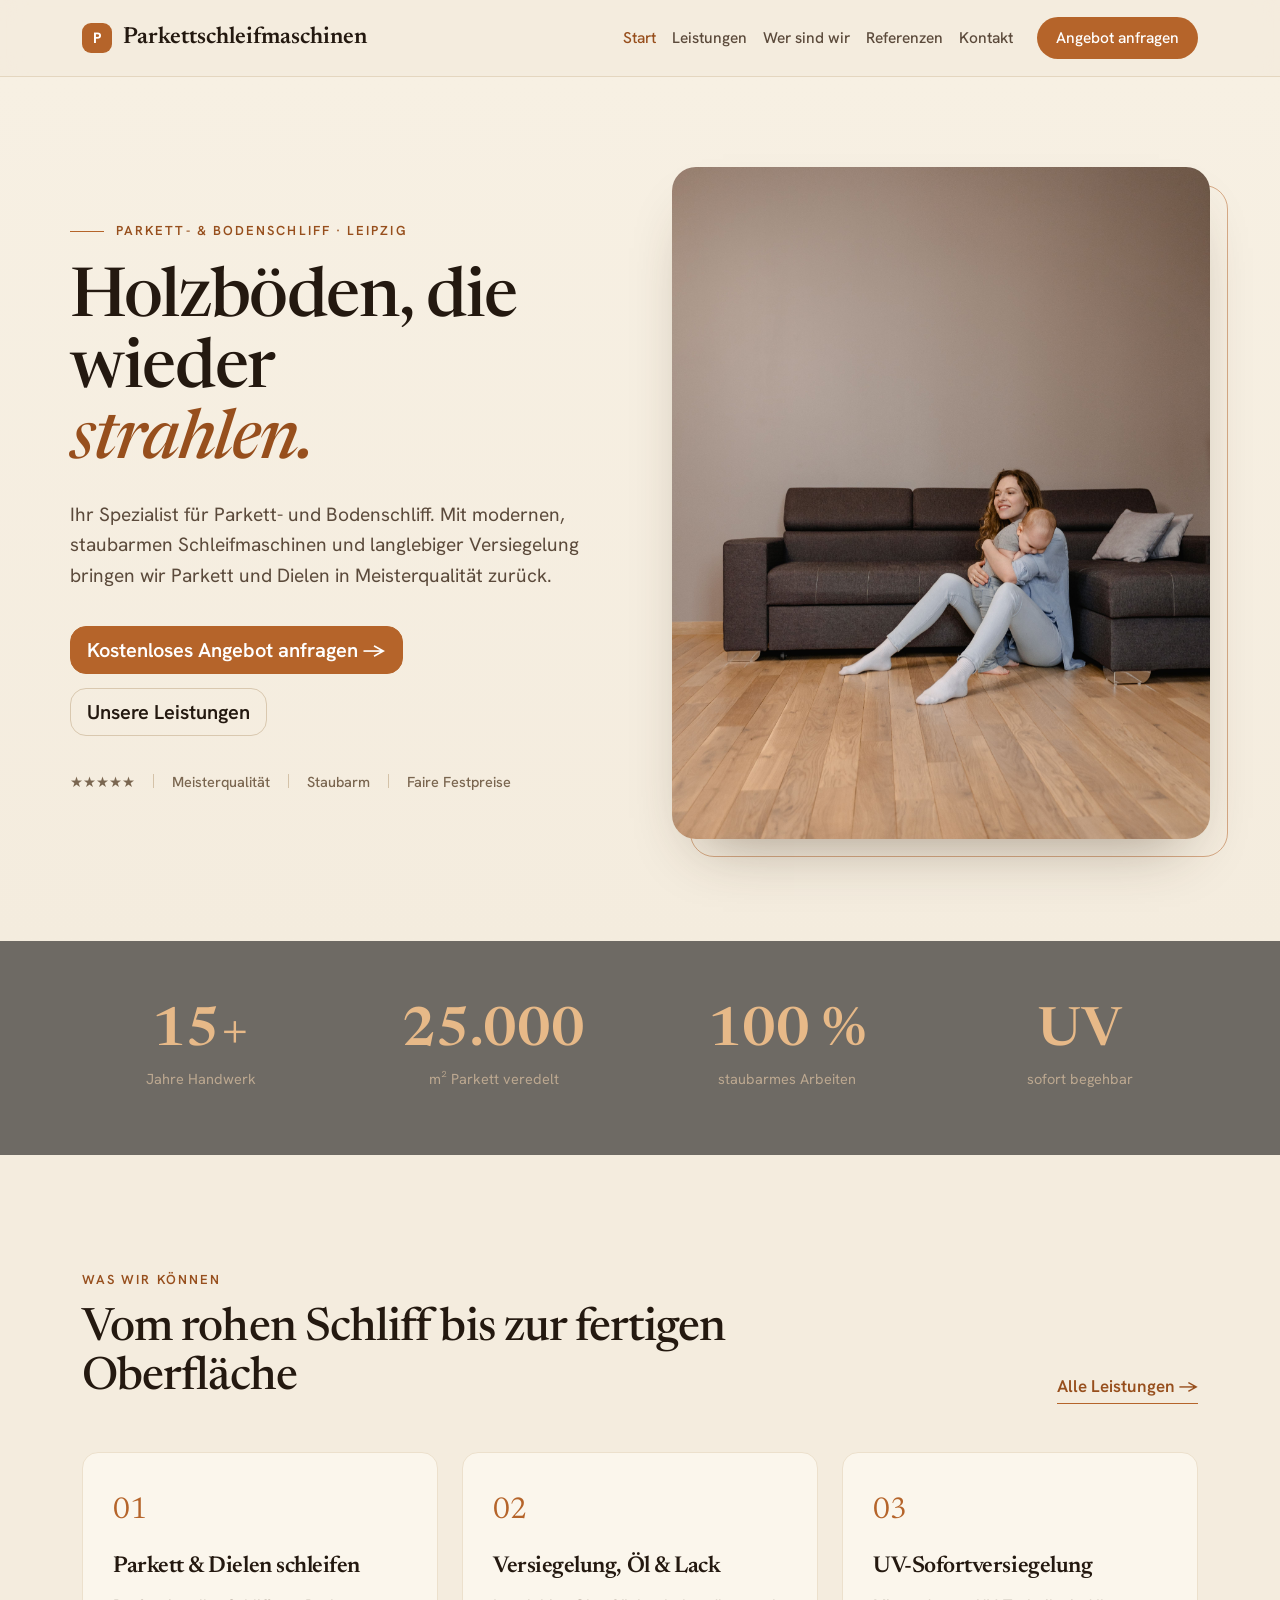
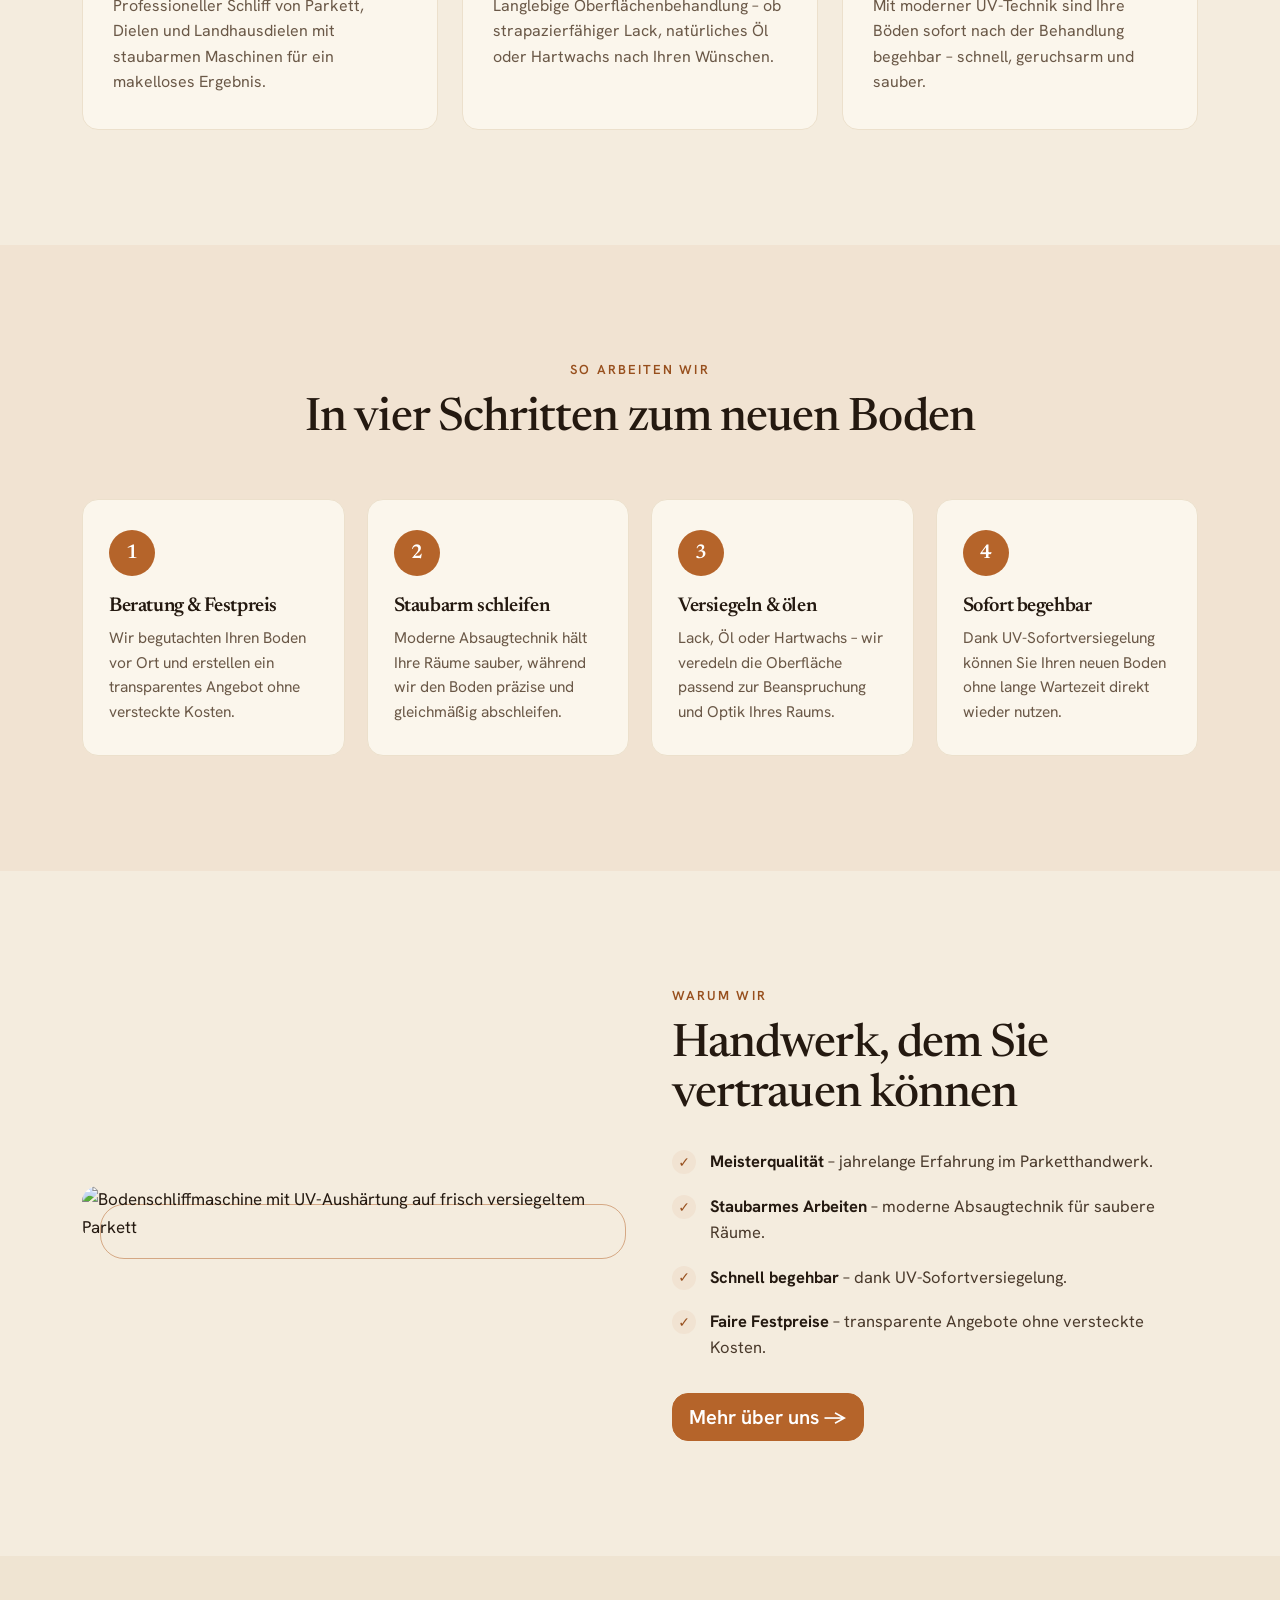
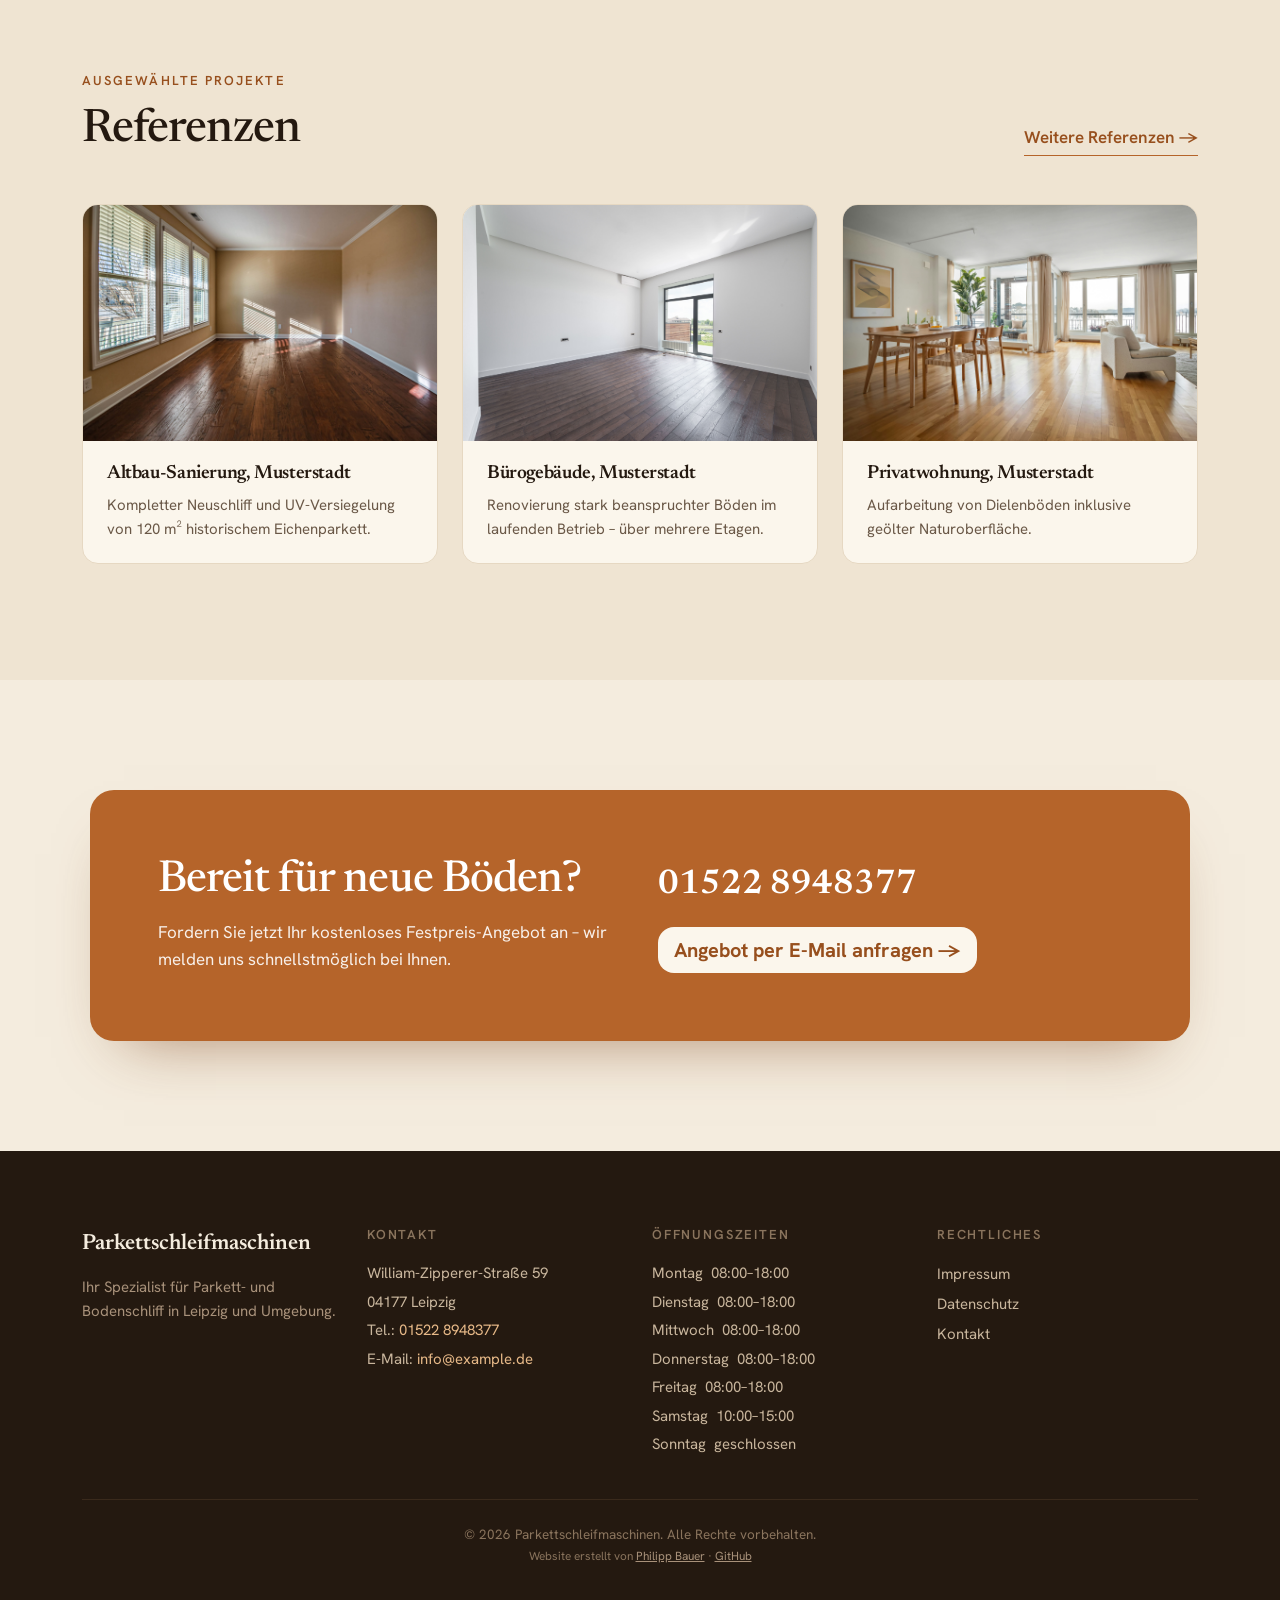
==== docs/index.html @ 6ff2cc1b "github-page" ====
<!doctype html>
<html lang="de">
<head>
    <meta charset="utf-8">
    <meta name="viewport" content="width=device-width, initial-scale=1">

    <!-- SEO-Basis -->
    <title>Parkett schleifen &amp; versiegeln | Parkettschleifmaschinen</title>
    <meta name="description" content="Professioneller Parkett- und Bodenschliff: Schleifen, Versiegeln, Ölen und Renovieren von Holzböden. Staubarm, schnell und in Meisterqualität.">
    <meta name="robots" content="index, follow">

    <!-- Open Graph (Social Sharing) -->
    <meta property="og:type" content="website">
    <meta property="og:site_name" content="Parkettschleifmaschinen">
    <meta property="og:title" content="Parkett schleifen &amp; versiegeln | Parkettschleifmaschinen">
    <meta property="og:description" content="Professioneller Parkett- und Bodenschliff: Schleifen, Versiegeln, Ölen und Renovieren von Holzböden. Staubarm, schnell und in Meisterqualität.">
    <meta property="og:image" content="https://www.example.de/imgs/schleifmaschine-laegler-hummel.png">

    <!-- Google Fonts: Newsreader (Überschriften) + Hanken Grotesk (Fließtext) -->
    <link rel="preconnect" href="https://fonts.googleapis.com">
    <link rel="preconnect" href="https://fonts.gstatic.com" crossorigin>
    <link href="https://fonts.googleapis.com/css2?family=Newsreader:ital,opsz,wght@0,6..72,400;0,6..72,500;0,6..72,600;1,6..72,400;1,6..72,500&family=Hanken+Grotesk:wght@400;500;600;700&display=swap" rel="stylesheet">

    <!-- Bootstrap 5 via CDN (Vorgabe) -->
    <link href="https://cdn.jsdelivr.net/npm/bootstrap@5.3.3/dist/css/bootstrap.min.css" rel="stylesheet" crossorigin="anonymous">

    <!-- Eigenes Stylesheet (Holz-Design, root-relativ ab Doc-Root public/) -->
    <link href="css/style.css" rel="stylesheet">
</head>
<body>

<!-- =========================================================================
     Hauptnavigation – responsive Bootstrap-Navbar
     ======================================================================== -->
<header>
    <nav class="navbar navbar-expand-lg navbar-brand-custom sticky-top">
        <div class="container">
            <a class="navbar-brand" href="index.html"><span class="brand-mark">P</span>Parkettschleifmaschinen</a>
            <button class="navbar-toggler" type="button" data-bs-toggle="collapse"
                    data-bs-target="#hauptmenu" aria-controls="hauptmenu"
                    aria-expanded="false" aria-label="Menü ein-/ausblenden">
                <span class="navbar-toggler-icon" style="filter:invert(1);"></span>
            </button>
            <div class="collapse navbar-collapse" id="hauptmenu">
                <ul class="navbar-nav ms-auto align-items-lg-center">
                                            <li class="nav-item">
                            <a class="nav-link active"
                               href="index.html"
                               aria-current="page">
                                Start                            </a>
                        </li>
                                            <li class="nav-item">
                            <a class="nav-link "
                               href="leistungen.html"
                               >
                                Leistungen                            </a>
                        </li>
                                            <li class="nav-item">
                            <a class="nav-link "
                               href="ueber-uns.html"
                               >
                                Wer sind wir                            </a>
                        </li>
                                            <li class="nav-item">
                            <a class="nav-link "
                               href="referenzen.html"
                               >
                                Referenzen                            </a>
                        </li>
                                            <li class="nav-item">
                            <a class="nav-link "
                               href="kontakt.html"
                               >
                                Kontakt                            </a>
                        </li>
                                        <!-- CTA-Pille rechts in der Navigation -->
                    <li class="nav-item ms-lg-3 mt-2 mt-lg-0">
                        <a class="nav-link nav-cta" href="kontakt.html">Angebot anfragen</a>
                    </li>
                </ul>
            </div>
        </div>
    </nav>
</header>

<main>

<!-- JSON-LD Strukturdaten (LocalBusiness) für Suchmaschinen -->
<script type="application/ld+json">
{
  "@context": "https://schema.org",
  "@type": "LocalBusiness",
  "name": "Parkettschleifmaschinen",
  "description": "Professioneller Parkett- und Bodenschliff: Schleifen, Versiegeln, Ölen und Renovieren von Holzböden. Staubarm, schnell und in Meisterqualität.",
  "telephone": "01522 8948377",
  "email": "info@example.de",
  "url": "https://www.example.de",
  "address": {
    "@type": "PostalAddress",
    "streetAddress": "William-Zipperer-Straße 59",
    "postalCode": "04177",
    "addressLocality": "Leipzig",
    "addressCountry": "DE"
  },
  "openingHours": [
    "Mo 08:00-18:00",
    "Tu 08:00-18:00",
    "We 08:00-18:00",
    "Th 08:00-18:00",
    "Fr 08:00-18:00",
    "Sa 10:00-15:00"
  ]
}
</script>

<!-- Hero -->
<section class="hero">
    <div class="container hero-grid">
        <div>
            <div class="hero-eyebrow">
                <span class="hero-rule"></span>
                <span class="eyebrow">Parkett- &amp; Bodenschliff · Leipzig</span>
            </div>
            <h1>Holzböden, die wieder<br><em>strahlen.</em></h1>
            <p class="hero-lead">Ihr Spezialist für Parkett- und Bodenschliff. Mit modernen, staubarmen Schleifmaschinen und langlebiger Versiegelung bringen wir Parkett und Dielen in Meisterqualität zurück.</p>
            <div class="hero-cta">
                <a href="kontakt.html" class="btn btn-brand btn-lg">Kostenloses Angebot anfragen →</a>
                <a href="leistungen.html" class="btn btn-outline-brand btn-lg">Unsere Leistungen</a>
            </div>
            <div class="trust">
                <span>★★★★★</span><span class="sep"></span>
                <span>Meisterqualität</span><span class="sep"></span>
                <span>Staubarm</span><span class="sep"></span>
                <span>Faire Festpreise</span>
            </div>
        </div>
        <div class="hero-figure">
            <div class="hero-frame"></div>
            <img src="imgs/mutter-kind-auf-parkett-hochformat.jpg"
                 alt="Profi-Bandschleifmaschine Lägler Hummel mit Staubsack"
                 class="hero-media">
        </div>
    </div>
</section>

<!-- Statistik-Leiste -->
<section class="stats">
    <div class="container stats-grid">
                    <div class="stat">
                <div class="stat-num">15+</div>
                <div class="stat-label">Jahre Handwerk</div>
            </div>
                    <div class="stat">
                <div class="stat-num">25.000</div>
                <div class="stat-label">m² Parkett veredelt</div>
            </div>
                    <div class="stat">
                <div class="stat-num">100 %</div>
                <div class="stat-label">staubarmes Arbeiten</div>
            </div>
                    <div class="stat">
                <div class="stat-num">UV</div>
                <div class="stat-label">sofort begehbar</div>
            </div>
            </div>
</section>

<!-- Leistungs-Teaser -->
<section class="section">
    <div class="container">
        <div class="section-head">
            <div>
                <span class="eyebrow">Was wir können</span>
                <h2 class="section-h2">Vom rohen Schliff bis zur fertigen Oberfläche</h2>
            </div>
            <a href="leistungen.html" class="link-arrow">Alle Leistungen →</a>
        </div>
        <div class="cards">
                            <div class="card-brand">
                    <div class="card-num">01</div>
                    <h3>Parkett &amp; Dielen schleifen</h3>
                    <p>Professioneller Schliff von Parkett, Dielen und Landhausdielen mit staubarmen Maschinen für ein makelloses Ergebnis.</p>
                </div>
                            <div class="card-brand">
                    <div class="card-num">02</div>
                    <h3>Versiegelung, Öl &amp; Lack</h3>
                    <p>Langlebige Oberflächenbehandlung – ob strapazierfähiger Lack, natürliches Öl oder Hartwachs nach Ihren Wünschen.</p>
                </div>
                            <div class="card-brand">
                    <div class="card-num">03</div>
                    <h3>UV-Sofortversiegelung</h3>
                    <p>Mit moderner UV-Technik sind Ihre Böden sofort nach der Behandlung begehbar – schnell, geruchsarm und sauber.</p>
                </div>
                    </div>
    </div>
</section>

<!-- Ablauf -->
<section class="section process">
    <div class="container">
        <div class="process-head">
            <span class="eyebrow">So arbeiten wir</span>
            <h2 class="section-h2">In vier Schritten zum neuen Boden</h2>
        </div>
        <div class="steps">
                            <div class="step">
                    <div class="step-num">1</div>
                    <h3>Beratung &amp; Festpreis</h3>
                    <p>Wir begutachten Ihren Boden vor Ort und erstellen ein transparentes Angebot ohne versteckte Kosten.</p>
                </div>
                            <div class="step">
                    <div class="step-num">2</div>
                    <h3>Staubarm schleifen</h3>
                    <p>Moderne Absaugtechnik hält Ihre Räume sauber, während wir den Boden präzise und gleichmäßig abschleifen.</p>
                </div>
                            <div class="step">
                    <div class="step-num">3</div>
                    <h3>Versiegeln &amp; ölen</h3>
                    <p>Lack, Öl oder Hartwachs – wir veredeln die Oberfläche passend zur Beanspruchung und Optik Ihres Raums.</p>
                </div>
                            <div class="step">
                    <div class="step-num">4</div>
                    <h3>Sofort begehbar</h3>
                    <p>Dank UV-Sofortversiegelung können Sie Ihren neuen Boden ohne lange Wartezeit direkt wieder nutzen.</p>
                </div>
                    </div>
    </div>
</section>

<!-- Warum wir (USP) -->
<section class="section">
    <div class="container usp-grid usp">
        <div class="hero-figure">
            <div class="hero-frame"></div>
            <img src="imgs/parkett-lack-querformat.jpg"
                 alt="Bodenschliffmaschine mit UV-Aushärtung auf frisch versiegeltem Parkett"
                 class="usp-media">
        </div>
        <div>
            <span class="eyebrow">Warum wir</span>
            <h2>Handwerk, dem Sie vertrauen können</h2>
            <ul class="checklist">
                <li><span class="check">✓</span><span><strong>Meisterqualität</strong> – jahrelange Erfahrung im Parketthandwerk.</span></li>
                <li><span class="check">✓</span><span><strong>Staubarmes Arbeiten</strong> – moderne Absaugtechnik für saubere Räume.</span></li>
                <li><span class="check">✓</span><span><strong>Schnell begehbar</strong> – dank UV-Sofortversiegelung.</span></li>
                <li><span class="check">✓</span><span><strong>Faire Festpreise</strong> – transparente Angebote ohne versteckte Kosten.</span></li>
            </ul>
            <a href="ueber-uns.html" class="btn btn-brand btn-lg">Mehr über uns →</a>
        </div>
    </div>
</section>

<!-- Referenz-Teaser -->
<section class="section refs">
    <div class="container">
        <div class="section-head">
            <div>
                <span class="eyebrow">Ausgewählte Projekte</span>
                <h2 class="section-h2">Referenzen</h2>
            </div>
            <a href="referenzen.html" class="link-arrow">Weitere Referenzen →</a>
        </div>
        <div class="cards">
                            <div class="ref-card">
                    <img src="imgs/referenz-altbau.jpg" alt="Bodenschliffmaschine mit UV-Aushärtung auf frisch versiegeltem Parkett" class="ref-media">
                    <div class="ref-body">
                        <h3>Altbau-Sanierung, Musterstadt</h3>
                        <p>Kompletter Neuschliff und UV-Versiegelung von 120 m² historischem Eichenparkett.</p>
                    </div>
                </div>
                            <div class="ref-card">
                    <img src="imgs/leerer-raum-parkett-querformat.jpg" alt="Verschiedene Arbeitsschritte beim professionellen Parkettschliff" class="ref-media">
                    <div class="ref-body">
                        <h3>Bürogebäude, Musterstadt</h3>
                        <p>Renovierung stark beanspruchter Böden im laufenden Betrieb – über mehrere Etagen.</p>
                    </div>
                </div>
                            <div class="ref-card">
                    <img src="imgs/referenz-privat.jpg" alt="Profi-Bandschleifmaschine Lägler Hummel mit Staubsack" class="ref-media">
                    <div class="ref-body">
                        <h3>Privatwohnung, Musterstadt</h3>
                        <p>Aufarbeitung von Dielenböden inklusive geölter Naturoberfläche.</p>
                    </div>
                </div>
                    </div>
    </div>
</section>

<!-- Amber-CTA-Box -->
<section class="cta">
    <div class="container">
        <div class="cta-box">
            <div>
                <h2>Bereit für neue Böden?</h2>
                <p>Fordern Sie jetzt Ihr kostenloses Festpreis-Angebot an – wir melden uns schnellstmöglich bei Ihnen.</p>
            </div>
            <div class="cta-actions">
                <a href="tel:015228948377" class="cta-phone">01522 8948377</a>
                <a href="kontakt.html" class="btn btn-light-brand btn-lg">Angebot per E-Mail anfragen →</a>
            </div>
        </div>
    </div>
</section>

    </main>

    <!-- =====================================================================
         Footer – Kontaktinfos & Rechtslinks
         ==================================================================== -->
    <footer class="site-footer">
        <div class="container">
            <div class="row gy-4">

                <!-- Firma -->
                <div class="col-md-6 col-lg-3">
                    <div class="footer-brand">Parkettschleifmaschinen</div>
                    <p>Ihr Spezialist für Parkett- und Bodenschliff in Leipzig und Umgebung.</p>
                </div>

                <!-- Kontakt -->
                <div class="col-md-6 col-lg-3">
                    <h5>Kontakt</h5>
                    <address class="mb-0">
                        William-Zipperer-Straße 59<br>
                        04177 Leipzig<br>
                        Tel.: <a href="tel:015228948377">01522 8948377</a><br>
                        E-Mail: <a href="mailto:info@example.de">info@example.de</a>
                    </address>
                </div>

                <!-- Öffnungszeiten -->
                <div class="col-md-6 col-lg-3">
                    <h5>Öffnungszeiten</h5>
                    <p class="hours">
                                                    Montag&nbsp;&nbsp;08:00–18:00<br>
                                                    Dienstag&nbsp;&nbsp;08:00–18:00<br>
                                                    Mittwoch&nbsp;&nbsp;08:00–18:00<br>
                                                    Donnerstag&nbsp;&nbsp;08:00–18:00<br>
                                                    Freitag&nbsp;&nbsp;08:00–18:00<br>
                                                    Samstag&nbsp;&nbsp;10:00–15:00<br>
                                                Sonntag&nbsp;&nbsp;geschlossen
                    </p>
                </div>

                <!-- Rechtliches -->
                <div class="col-md-6 col-lg-3">
                    <h5>Rechtliches</h5>
                    <ul class="footer-links">
                        <li><a href="impressum.html">Impressum</a></li>
                        <li><a href="datenschutz.html">Datenschutz</a></li>
                        <li><a href="kontakt.html">Kontakt</a></li>
                    </ul>
                </div>
            </div>

            <div class="footer-bottom text-center">
                &copy; 2026 Parkettschleifmaschinen. Alle Rechte vorbehalten.<br>
                <small>Website erstellt von
                    <a href="https://www.example.com" target="_blank" rel="noopener">Philipp Bauer</a>
                    &middot;
                    <a href="https://github.com/philc1357" target="_blank" rel="noopener">GitHub</a>
                </small>
            </div>
        </div>
    </footer>

    <!-- Bootstrap 5 Bundle (CDN, inkl. Popper) -->
    <script src="https://cdn.jsdelivr.net/npm/bootstrap@5.3.3/dist/js/bootstrap.bundle.min.js" crossorigin="anonymous"></script>
    <!-- Eigenes Skript -->
    <script src="js/main.js"></script>
</body>
</html>
---- docs/css/style.css ----
/* =============================================================================
   Design-Variablen – HIER zentral Farben, Schrift & Look anpassen
   -----------------------------------------------------------------------------
   Warmes Handwerker-Design (Eiche / Nussbaum / Amber auf Creme). Um das gesamte
   Farbschema schnell zu ändern, genügt es, die Werte in diesem :root-Block
   anzupassen – alle Komponenten beziehen ihre Farben hieraus.
   ============================================================================ */
:root {
    --accent:       #b5642a;   /* Amber – Hauptakzent, Buttons */
    --accent-deep:  #974f1d;   /* dunkleres Amber (Hover, Links) */
    --accent-soft:  #f1e3d2;   /* sehr helles Amber – Flächen */

    --bg:      #f4ecde;        /* warmer Creme-Hintergrund */
    --card:    #fbf6ec;        /* Karten / Flächen */
    --ink:     #241910;        /* Überschriften / dunkler Text */
    --ink-soft:#5b4a3b;        /* Fließtext */
    --muted:   #6a5847;        /* gedämpfter Text */
    --line:    #ece0cc;        /* Linien & Ränder */

    --serif: 'Newsreader', Georgia, serif;
    --sans:  'Hanken Grotesk', system-ui, -apple-system, sans-serif;

    --radius: 16px;
    --shadow:    0 0.3rem 1rem rgba(74, 46, 24, 0.08);
    --shadow-md: 0 0.5rem 1.8rem rgba(74, 46, 24, 0.13);
    --transition: 0.22s ease;
}

/* =============================================================================
   Grundlayout & Typografie
   ============================================================================ */
body {
    font-family: var(--sans);
    color: var(--ink);
    background-color: var(--bg);
    font-size: 17px;
    line-height: 1.6;
    display: flex;
    flex-direction: column;
    min-height: 100vh;
    -webkit-font-smoothing: antialiased;
    overflow-x: hidden;
}

main { flex: 1 0 auto; }

::selection { background: var(--accent-soft); }

h1, h2, h3, h4 {
    font-family: var(--serif);
    color: var(--ink);
    font-weight: 500;
    letter-spacing: -0.02em;
    margin: 0;
}

a { color: var(--accent-deep); }
a:hover { color: var(--accent); }

img { max-width: 100%; }

/* Eyebrow (kleine Überschrift über Section-Titeln) */
.eyebrow {
    font-size: 13px;
    font-weight: 600;
    letter-spacing: 0.16em;
    text-transform: uppercase;
    color: var(--accent-deep);
}

.section-h2 { font-size: clamp(32px, 4vw, 46px); line-height: 1.08; }

/* =============================================================================
   Sections & Section-Köpfe
   ============================================================================ */
.section { padding: clamp(64px, 9vw, 120px) 0; }

.section-head {
    display: flex;
    align-items: flex-end;
    justify-content: space-between;
    gap: 24px;
    flex-wrap: wrap;
    margin-bottom: 48px;
}
.section-head .eyebrow { margin-bottom: 14px; display: block; }
.section-head .section-h2 { max-width: 14em; }

/* Zentrierter Section-Titel (Unterseiten) */
.section-title {
    position: relative;
    margin-bottom: 3rem;
    text-align: center;
}
.section-title::after {
    content: "";
    display: block;
    width: 4rem;
    height: 3px;
    background: linear-gradient(90deg, var(--accent), var(--accent-deep));
    margin: 0.75rem auto 0;
    border-radius: 3px;
}

.link-arrow {
    color: var(--accent-deep);
    font-weight: 600;
    text-decoration: none;
    border-bottom: 1.5px solid var(--accent);
    padding-bottom: 3px;
    white-space: nowrap;
}

/* =============================================================================
   Buttons
   -----------------------------------------------------------------------------
   .btn-brand / .btn-outline-brand bleiben als Klassennamen erhalten und werden
   im neuen Amber-Stil dargestellt.
   ============================================================================ */
.btn-brand {
    background-color: var(--accent);
    border: 1px solid var(--accent);
    color: #fff;
    font-weight: 600;
    border-radius: var(--radius);
    transition: background-color var(--transition), transform var(--transition), box-shadow var(--transition);
}
.btn-brand:hover,
.btn-brand:focus {
    background-color: var(--accent-deep);
    border-color: var(--accent-deep);
    color: #fff;
    transform: translateY(-2px);
    box-shadow: 0 4px 14px rgba(151, 79, 29, 0.35);
}

.btn-outline-brand {
    background: transparent;
    border: 1px solid #d9c8af;
    color: var(--ink);
    font-weight: 600;
    border-radius: var(--radius);
    transition: background-color var(--transition), transform var(--transition);
}
.btn-outline-brand:hover {
    background-color: var(--card);
    color: var(--ink);
    transform: translateY(-2px);
}

/* Helle Button-Variante (z. B. auf der Amber-CTA-Box) */
.btn-light-brand {
    background: var(--card);
    color: var(--accent-deep);
    font-weight: 700;
    border: none;
    border-radius: var(--radius);
    transition: transform var(--transition);
}
.btn-light-brand:hover {
    color: var(--accent-deep);
    transform: translateY(-2px);
}

/* =============================================================================
   Navigation – Bootstrap-Navbar im Mockup-Stil (transluzent, sticky)
   ============================================================================ */
.navbar-brand-custom {
    background: rgba(244, 236, 222, 0.86);
    backdrop-filter: blur(12px);
    -webkit-backdrop-filter: blur(12px);
    border-bottom: 1px solid #e4d6bf;
    padding-top: 0.9rem;
    padding-bottom: 0.9rem;
}
.navbar-brand-custom .navbar-brand {
    font-family: var(--serif);
    font-size: 1.45rem;
    font-weight: 600;
    color: var(--ink);
    display: flex;
    align-items: center;
    gap: 11px;
}
/* Markenkachel „P" */
.brand-mark {
    width: 30px;
    height: 30px;
    border-radius: 9px;
    background: var(--accent);
    display: inline-flex;
    align-items: center;
    justify-content: center;
    color: #fff;
    font-family: var(--sans);
    font-weight: 700;
    font-size: 15px;
    flex-shrink: 0;
}
.navbar-brand-custom .nav-link {
    color: var(--ink-soft);
    font-weight: 500;
    font-size: 15.5px;
    transition: color var(--transition);
}
.navbar-brand-custom .nav-link:hover,
.navbar-brand-custom .nav-link.active {
    color: var(--accent-deep);
}
/* CTA-Pille rechts in der Navbar */
.nav-cta {
    background: var(--accent);
    color: #fff !important;
    padding: 0.55rem 1.2rem !important;
    border-radius: 999px;
    font-weight: 600;
    transition: background-color var(--transition);
}
.nav-cta:hover { background: var(--accent-deep); color: #fff !important; }
.navbar-toggler { border-color: var(--line); }

/* =============================================================================
   Hero (Startseite) – zweispaltiges Raster
   ============================================================================ */
.hero { background: linear-gradient(180deg, #f7f0e3 0%, var(--bg) 100%); }
.hero-grid {
    display: grid;
    grid-template-columns: repeat(auto-fit, minmax(330px, 1fr));
    gap: clamp(36px, 5vw, 64px);
    align-items: center;
    padding: clamp(48px, 7vw, 96px) 0 clamp(64px, 8vw, 110px);
}
.hero-eyebrow {
    display: inline-flex;
    align-items: center;
    gap: 12px;
    margin-bottom: 24px;
}
.hero-rule { width: 34px; height: 1px; background: var(--accent); }
.hero h1 {
    font-size: clamp(40px, 5.6vw, 68px);
    line-height: 1.04;
    margin-bottom: 22px;
    color: var(--ink);
}
.hero h1 em { font-style: italic; color: var(--accent-deep); }
.hero-lead {
    font-size: clamp(17px, 1.5vw, 20px);
    color: var(--ink-soft);
    max-width: 30em;
    margin: 0 0 34px;
}
.hero-cta { display: flex; flex-wrap: wrap; gap: 14px; margin-bottom: 34px; }
.trust {
    display: flex;
    align-items: center;
    gap: 18px;
    flex-wrap: wrap;
    font-size: 14.5px;
    color: #7a6650;
    font-weight: 500;
}
.trust .sep { height: 14px; width: 1px; background: #d4c2a8; }

/* Gerahmtes Hero-Bild */
.hero-figure { position: relative; }
.hero-frame {
    position: absolute;
    inset: 18px -18px -18px 18px;
    border: 1.5px solid var(--accent);
    border-radius: calc(var(--radius) + 8px);
    opacity: 0.5;
}
.hero-media {
    position: relative;
    aspect-ratio: 4/5;
    width: 100%;
    object-fit: cover;
    border-radius: calc(var(--radius) + 8px);
    box-shadow: 0 30px 60px -30px rgba(60, 40, 20, 0.45);
}

/* =============================================================================
   Statistik-Leiste (dunkel)
   ============================================================================ */
.stats {
    background: url('imgs/parkett-struktur-dunkel.jpg') center/cover no-repeat;
    color: var(--bg);
    position: relative;
}
.stats::before {
    content: '';
    position: absolute;
    inset: 0;
    background: rgba(0, 0, 0, 0.55);
}
.stats-grid {
    position: relative;
    z-index: 1;
    display: grid;
    grid-template-columns: repeat(auto-fit, minmax(180px, 1fr));
    gap: 32px;
    padding: clamp(40px, 5vw, 64px) 0;
}
.stat { text-align: center; }
.stat-num {
    font-family: var(--serif);
    font-size: clamp(38px, 4.5vw, 54px);
    font-weight: 600;
    line-height: 1;
    color: #e7b988;
}
.stat-label { margin-top: 8px; font-size: 14.5px; color: #bca890; }

/* =============================================================================
   Karten-Raster (Leistungen) – nummeriert
   ============================================================================ */
.cards {
    display: grid;
    grid-template-columns: repeat(auto-fit, minmax(280px, 1fr));
    gap: 24px;
}
.card-brand {
    background: var(--card);
    border: 1px solid var(--line);
    border-radius: var(--radius);
    padding: 34px 30px;
    height: 100%;
    transition: transform var(--transition), box-shadow var(--transition);
}
.card-brand:hover {
    transform: translateY(-4px);
    box-shadow: 0 24px 40px -28px rgba(60, 40, 20, 0.4);
}
.card-num {
    font-family: var(--serif);
    font-size: 30px;
    color: var(--accent);
    margin-bottom: 18px;
}
.card-brand h3 { font-size: 23px; font-weight: 600; margin-bottom: 12px; }
.card-brand p  { margin: 0; color: var(--muted); font-size: 16px; }

/* Icon-Kreis (Werte-Karten Über-uns) */
.card-icon {
    font-size: 1.6rem;
    line-height: 1;
    display: inline-flex;
    align-items: center;
    justify-content: center;
    width: 3.4rem;
    height: 3.4rem;
    background: linear-gradient(135deg, #fdf0e0 0%, #f5ddb8 100%);
    border-radius: 50%;
    box-shadow: 0 2px 8px rgba(181, 100, 42, 0.2);
}

/* =============================================================================
   Ablauf (Prozess)
   ============================================================================ */
.process { background: var(--accent-soft); }
.process-head { text-align: center; margin-bottom: 54px; }
.process-head .eyebrow { display: block; margin-bottom: 14px; }
.steps {
    display: grid;
    grid-template-columns: repeat(auto-fit, minmax(220px, 1fr));
    gap: 22px;
}
.step {
    background: var(--card);
    border: 1px solid var(--line);
    border-radius: var(--radius);
    padding: 30px 26px;
}
.step-num {
    width: 46px;
    height: 46px;
    border-radius: 50%;
    background: var(--accent);
    color: #fff;
    font-family: var(--serif);
    font-size: 20px;
    font-weight: 600;
    display: flex;
    align-items: center;
    justify-content: center;
    margin-bottom: 18px;
}
.step h3 { font-size: 20px; font-weight: 600; margin-bottom: 8px; }
.step p  { margin: 0; color: var(--muted); font-size: 15.5px; }

/* =============================================================================
   Warum wir (USP) – Bild + Checkliste
   ============================================================================ */
.usp-grid {
    display: grid;
    grid-template-columns: repeat(auto-fit, minmax(330px, 1fr));
    gap: clamp(40px, 5vw, 72px);
    align-items: center;
}
.usp-media {
    position: relative;
    z-index: 1;
    width: 100%;
    aspect-ratio: 5/4;
    object-fit: cover;
    border-radius: var(--radius);
    box-shadow: 0 28px 50px -32px rgba(60, 40, 20, 0.45);
}
.usp h2 { font-size: clamp(32px, 4vw, 46px); line-height: 1.08; margin-bottom: 28px; }
.usp .eyebrow { display: block; margin-bottom: 14px; }
.checklist {
    list-style: none;
    margin: 0 0 32px;
    padding: 0;
    display: flex;
    flex-direction: column;
    gap: 18px;
}
.checklist li {
    display: flex;
    gap: 14px;
    align-items: flex-start;
    font-size: 16.5px;
    color: #4a3a2c;
}
.checklist strong { color: var(--ink); }
.check {
    flex: none;
    width: 24px;
    height: 24px;
    border-radius: 50%;
    background: var(--accent-soft);
    color: var(--accent-deep);
    display: flex;
    align-items: center;
    justify-content: center;
    font-size: 14px;
    font-weight: 700;
    margin-top: 2px;
}

/* =============================================================================
   Referenzen
   ============================================================================ */
.refs { background: #efe4d2; }
.ref-card {
    background: var(--card);
    border: 1px solid #e6d8c2;
    border-radius: var(--radius);
    overflow: hidden;
    height: 100%;
    transition: transform var(--transition), box-shadow var(--transition);
}
.ref-card:hover {
    transform: translateY(-4px);
    box-shadow: 0 24px 44px -30px rgba(60, 40, 20, 0.45);
}
.ref-media {
    width: 100%;
    aspect-ratio: 3/2;
    object-fit: cover;
}
.ref-body { padding: 22px 24px; }
.ref-body h3 { font-size: 19px; font-weight: 600; margin-bottom: 8px; }
.ref-body p  { margin: 0; color: var(--muted); font-size: 15px; }

/* Kundenstimmen (Referenzen-Unterseite) */
.quote-card {
    background: var(--card);
    border: 1px solid var(--line);
    border-left: 3px solid var(--accent);
    border-radius: var(--radius);
    height: 100%;
}

/* =============================================================================
   Page-Header (Unterseiten) – Foto-Overlay
   ============================================================================ */
.page-header {
    background: url('imgs/parkett-struktur-dunkel.jpg') center/cover no-repeat;
    position: relative;
    padding: clamp(48px, 7vw, 80px) 0 clamp(40px, 6vw, 64px);
    text-align: center;
    color: var(--bg);
}
.page-header::before {
    content: '';
    position: absolute;
    inset: 0;
    background: rgba(0, 0, 0, 0.55);
}
.page-header .container { position: relative; z-index: 1; }
.page-header h1 { font-size: clamp(34px, 5vw, 54px); line-height: 1.08; color: var(--bg); }
.page-header p  { color: rgba(255, 255, 255, 0.8); margin-top: 0.75rem; }

/* =============================================================================
   Amber-CTA-Box
   ============================================================================ */
.cta { padding: clamp(64px, 9vw, 110px) 0; }
.cta-box {
    max-width: 1100px;
    margin: 0 auto;
    background: var(--accent);
    border-radius: calc(var(--radius) + 8px);
    padding: clamp(40px, 6vw, 68px);
    color: #fff;
    display: grid;
    grid-template-columns: repeat(auto-fit, minmax(260px, 1fr));
    gap: 36px;
    align-items: center;
    box-shadow: 0 30px 60px -34px rgba(120, 60, 20, 0.6);
}
.cta-box h2 { color: #fff; font-size: clamp(30px, 4vw, 44px); line-height: 1.08; margin-bottom: 14px; }
.cta-box p  { margin: 0; font-size: 17px; color: rgba(255, 255, 255, 0.9); max-width: 28em; }
.cta-actions { display: flex; flex-direction: column; gap: 14px; align-items: flex-start; }
.cta-phone {
    font-family: var(--serif);
    font-size: clamp(26px, 3vw, 34px);
    font-weight: 600;
    color: #fff;
    text-decoration: none;
}
.cta-phone:hover { color: #fff; }

/* =============================================================================
   Kontaktformular & Tabellen
   ============================================================================ */
.form-control {
    border-color: var(--line);
    border-radius: calc(var(--radius) - 6px);
    background-color: #fdfaf7;
    transition: border-color var(--transition), box-shadow var(--transition);
}
.form-control:focus {
    border-color: var(--accent);
    background-color: #fff;
    box-shadow: 0 0 0 3px rgba(181, 100, 42, 0.18);
}

/* =============================================================================
   Öffnungszeiten
   ============================================================================ */
.opening-hours-title {
    display: flex;
    align-items: center;
    gap: 0.5rem;
    font-size: 1rem;
    font-weight: 600;
    color: var(--accent-deep);
    margin-bottom: 0.75rem;
}
.opening-hours-title::before {
    content: '';
    display: inline-block;
    width: 1rem;
    height: 1rem;
    background-image: url("data:image/svg+xml,%3Csvg xmlns='http://www.w3.org/2000/svg' viewBox='0 0 24 24' fill='none' stroke='%23974f1d' stroke-width='2' stroke-linecap='round' stroke-linejoin='round'%3E%3Ccircle cx='12' cy='12' r='10'/%3E%3Cpolyline points='12 6 12 12 16 14'/%3E%3C/svg%3E");
    background-size: contain;
    background-repeat: no-repeat;
    flex-shrink: 0;
}
.opening-hours {
    border: 1px solid var(--line);
    border-radius: var(--radius);
    overflow: hidden;
    background: var(--card);
    box-shadow: var(--shadow);
}
.opening-hours__row {
    display: flex;
    align-items: center;
    justify-content: space-between;
    padding: 0.6rem 1rem;
    border-bottom: 1px solid var(--line);
    transition: background-color var(--transition);
}
.opening-hours__row:last-child { border-bottom: none; }
.opening-hours__row:hover { background-color: #fdf8f3; }
.opening-hours__row--closed { background-color: #f6efe4; }
.opening-hours__row--closed:hover { background-color: #f1e9dc; }
.opening-hours__day {
    font-size: 0.92rem;
    color: var(--ink-soft);
    font-weight: 500;
    min-width: 6rem;
}
.opening-hours__time {
    font-size: 0.9rem;
    font-weight: 600;
    color: var(--accent-deep);
    font-variant-numeric: tabular-nums;
    letter-spacing: 0.01em;
}
.opening-hours__badge {
    font-size: 0.75rem;
    font-weight: 600;
    color: #888;
    background: #f0e8db;
    border-radius: 2rem;
    padding: 0.15rem 0.65rem;
    letter-spacing: 0.02em;
    text-transform: uppercase;
}

/* =============================================================================
   Footer (dunkel, im Mockup-Stil)
   ============================================================================ */
.site-footer {
    background: var(--ink);
    color: #c9b69d;
    padding: clamp(48px, 6vw, 76px) 0 36px;
    margin-top: auto;
}
.footer-brand {
    font-family: var(--serif);
    font-size: 22px;
    font-weight: 600;
    color: var(--bg);
    margin-bottom: 12px;
}
.site-footer p { margin: 0; font-size: 15px; color: #a8917a; }
.site-footer h5 {
    font-family: var(--sans);
    font-size: 13px;
    letter-spacing: 0.14em;
    text-transform: uppercase;
    color: #8a745d;
    margin: 0 0 16px;
    font-weight: 600;
}
.site-footer address {
    font-style: normal;
    font-size: 15px;
    line-height: 1.9;
    color: #c9b69d;
}
.site-footer address a { color: #e7b988; text-decoration: none; }
.site-footer .hours { font-size: 15px; line-height: 1.9; color: #c9b69d; }
.footer-links { list-style: none; margin: 0; padding: 0; font-size: 15px; line-height: 2; }
.footer-links a { color: #c9b69d; text-decoration: none; transition: color var(--transition); }
.footer-links a:hover { color: #e7b988; }
.footer-bottom {
    margin-top: 2.5rem;
    padding-top: 1.5rem;
    border-top: 1px solid #3a2a1c;
    text-align: center;
    font-size: 13.5px;
    color: #8a745d;
}
.footer-bottom a { color: #a8917a; }
.footer-bottom a:hover { color: #e7b988; }

/* =============================================================================
   Barrierefreiheit – sichtbarer Fokus
   ============================================================================ */
a:focus-visible,
button:focus-visible,
.form-control:focus-visible {
    outline: 3px solid var(--accent);
    outline-offset: 2px;
}
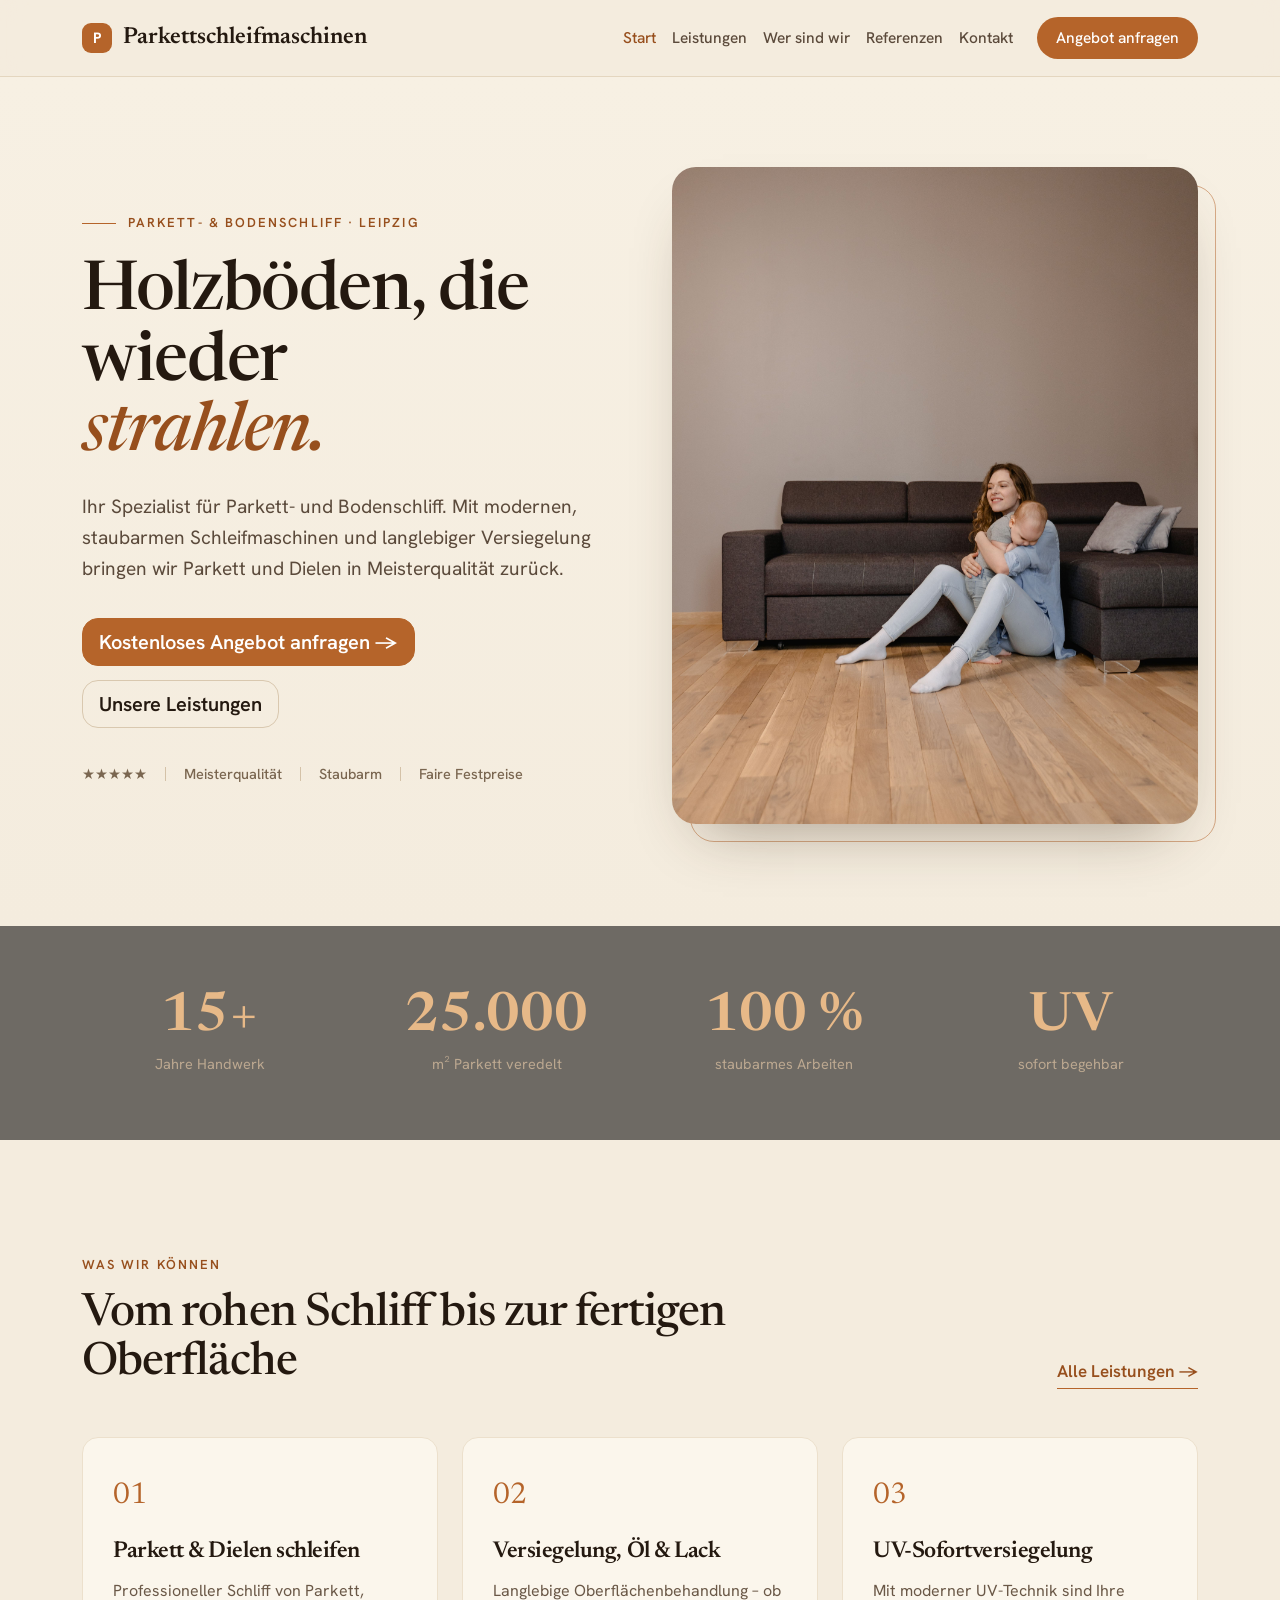
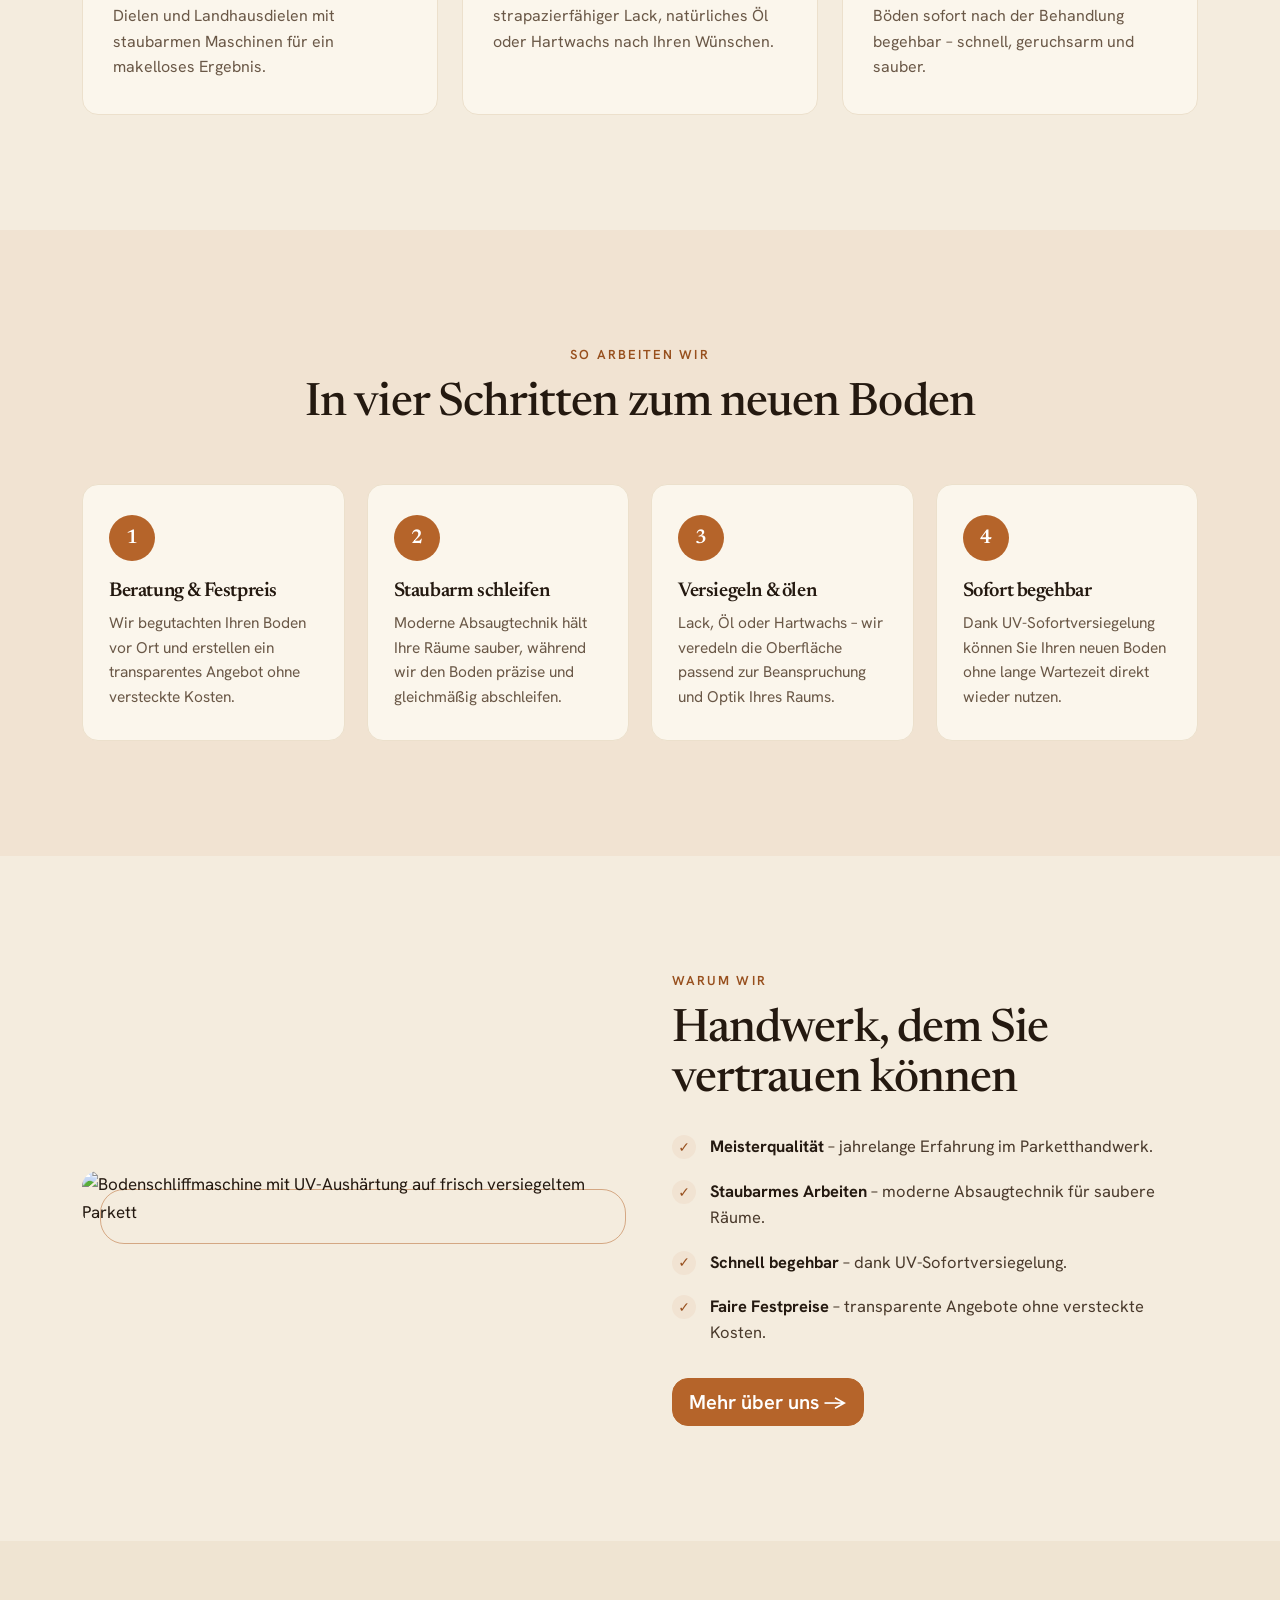
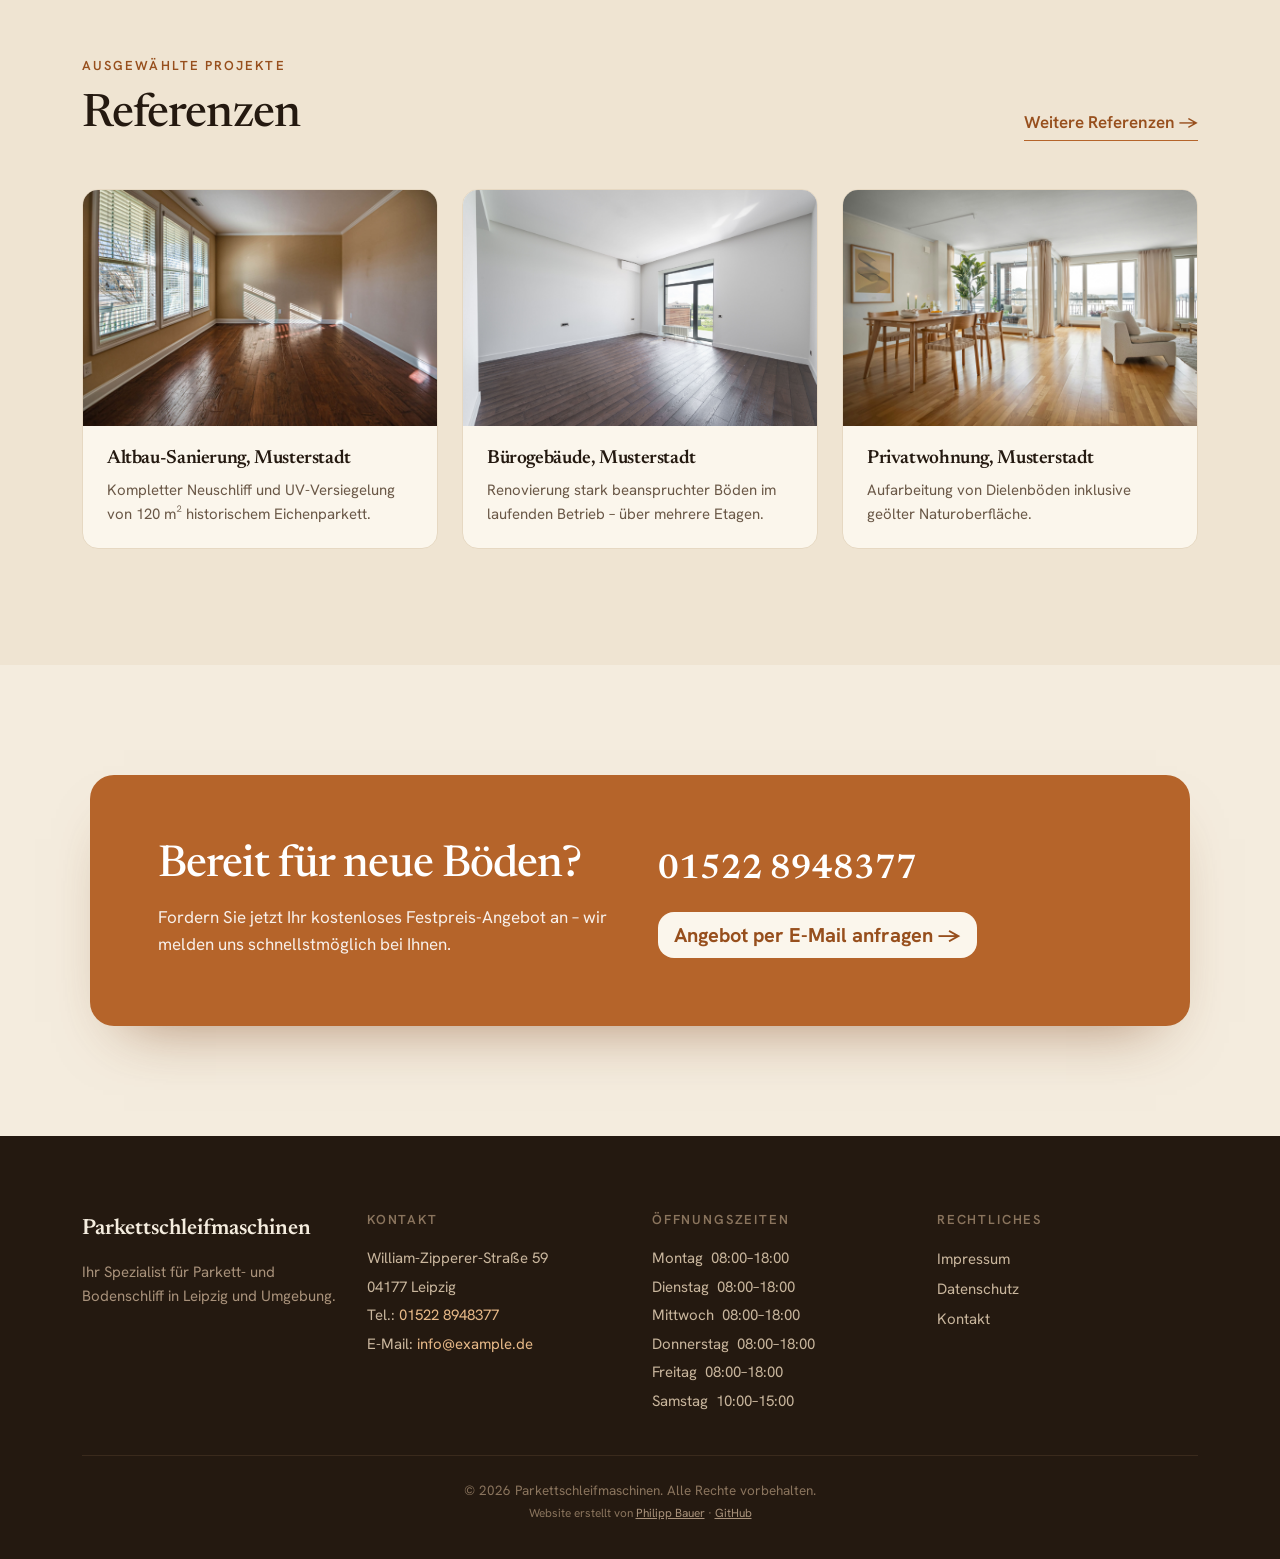
==== commit ba2d4dd8: "Fix mobile padding und entferne Sonntag aus Footer - Hero- und Stats-Grid: padding-Shorthand auf top" ====
--- a/docs/index.html
+++ b/docs/index.html
@@ -338,7 +338,6 @@
                                                     Donnerstag&nbsp;&nbsp;08:00–18:00<br>
                                                     Freitag&nbsp;&nbsp;08:00–18:00<br>
                                                     Samstag&nbsp;&nbsp;10:00–15:00<br>
-                                                Sonntag&nbsp;&nbsp;geschlossen
                     </p>
                 </div>
 
--- a/docs/css/style.css
+++ b/docs/css/style.css
@@ -228,7 +228,8 @@
     grid-template-columns: repeat(auto-fit, minmax(330px, 1fr));
     gap: clamp(36px, 5vw, 64px);
     align-items: center;
-    padding: clamp(48px, 7vw, 96px) 0 clamp(64px, 8vw, 110px);
+    padding-top: clamp(48px, 7vw, 96px);
+    padding-bottom: clamp(64px, 8vw, 110px);
 }
 .hero-eyebrow {
     display: inline-flex;
@@ -284,7 +285,7 @@
    Statistik-Leiste (dunkel)
    ============================================================================ */
 .stats {
-    background: url('imgs/parkett-struktur-dunkel.jpg') center/cover no-repeat;
+    background: url('../imgs/parkett-struktur-dunkel.jpg') center/cover no-repeat;
     color: var(--bg);
     position: relative;
 }
@@ -300,7 +301,8 @@
     display: grid;
     grid-template-columns: repeat(auto-fit, minmax(180px, 1fr));
     gap: 32px;
-    padding: clamp(40px, 5vw, 64px) 0;
+    padding-top: clamp(40px, 5vw, 64px);
+    padding-bottom: clamp(40px, 5vw, 64px);
 }
 .stat { text-align: center; }
 .stat-num {
@@ -478,7 +480,7 @@
    Page-Header (Unterseiten) – Foto-Overlay
    ============================================================================ */
 .page-header {
-    background: url('imgs/parkett-struktur-dunkel.jpg') center/cover no-repeat;
+    background: url('../imgs/parkett-struktur-dunkel.jpg') center/cover no-repeat;
     position: relative;
     padding: clamp(48px, 7vw, 80px) 0 clamp(40px, 6vw, 64px);
     text-align: center;
